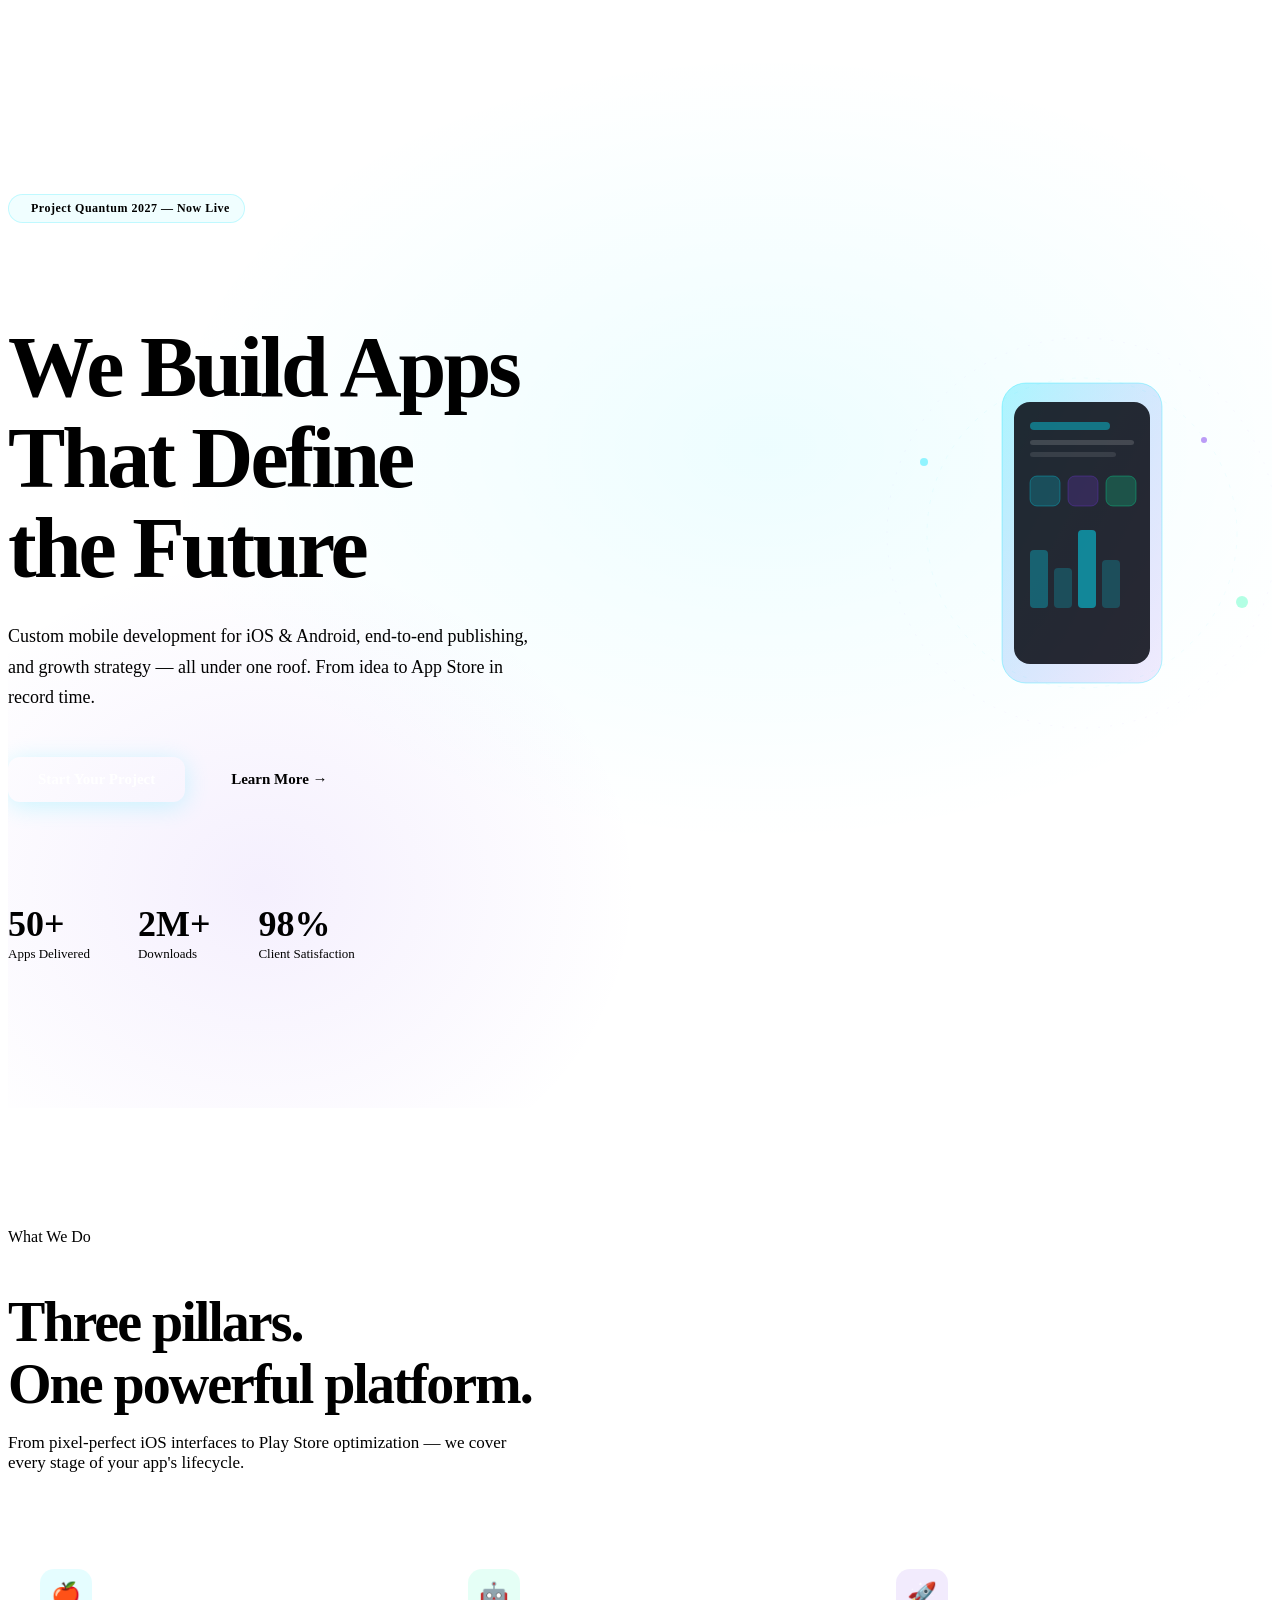
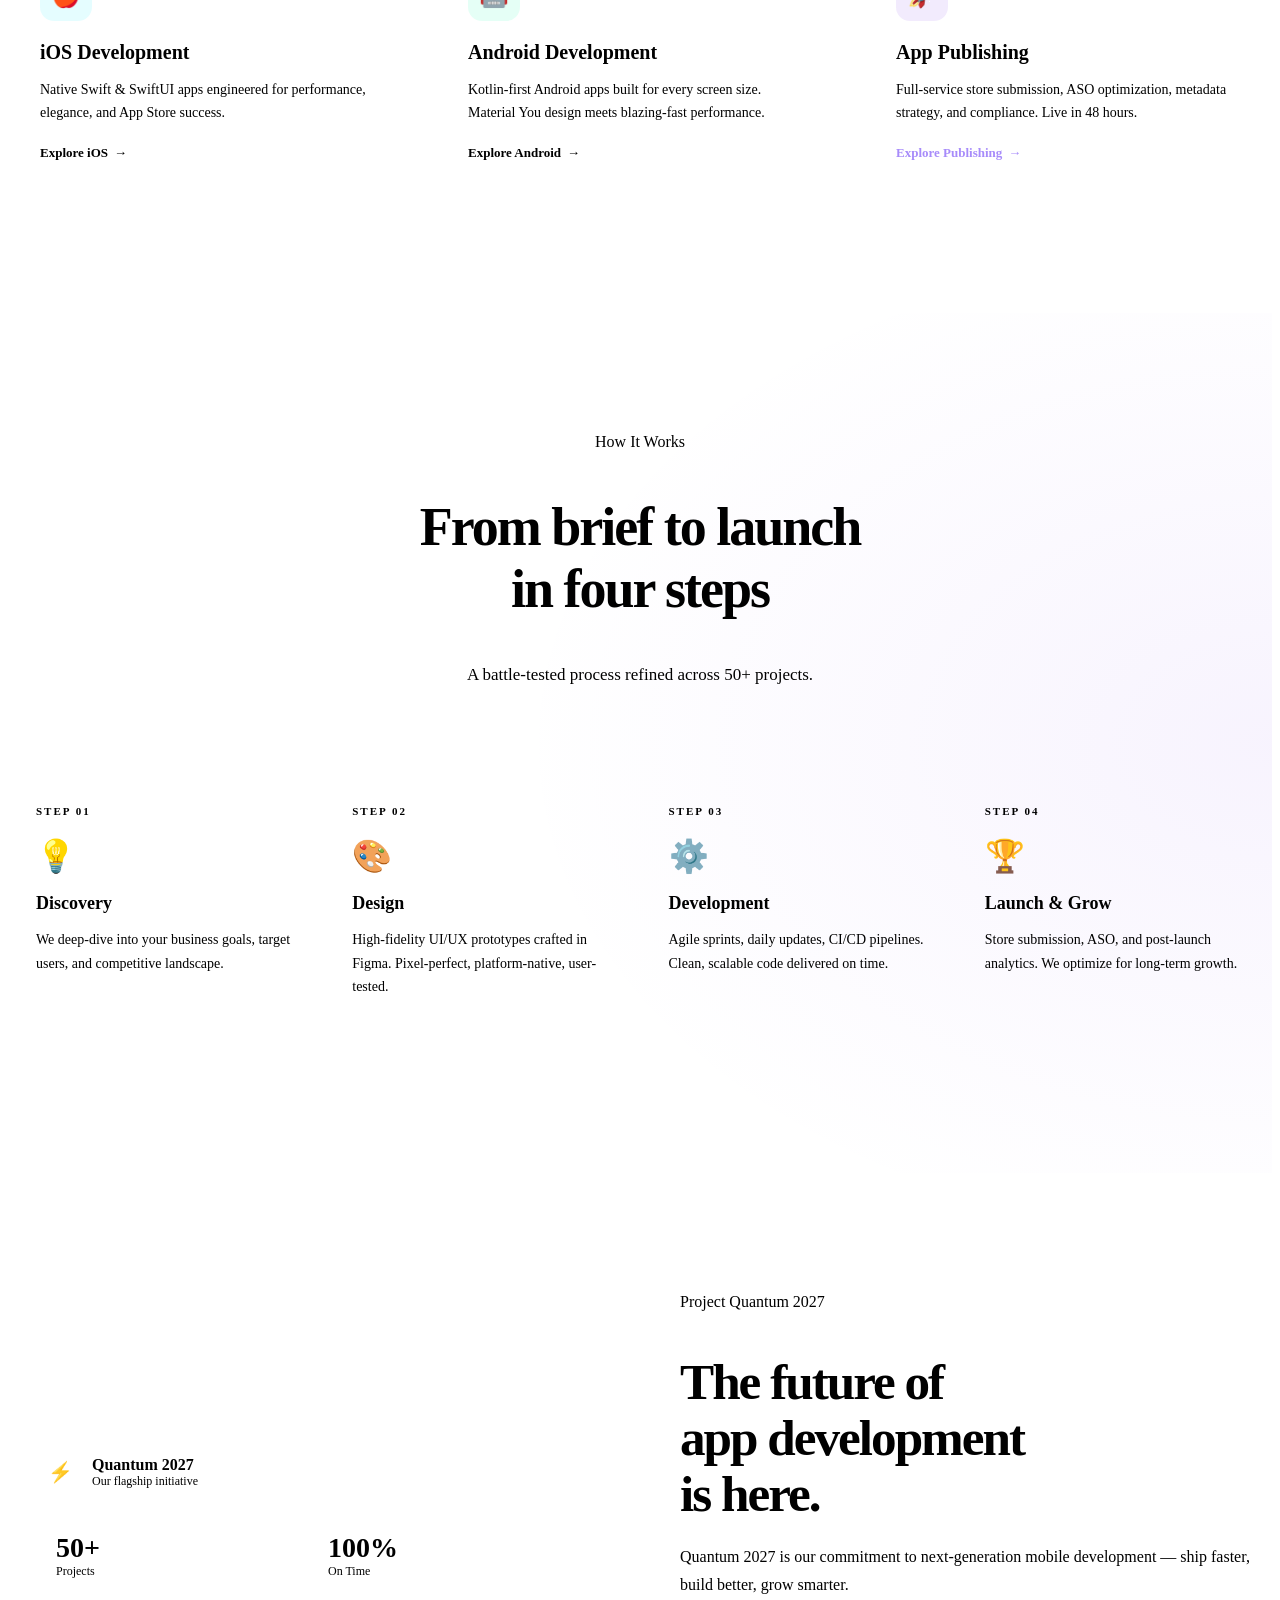
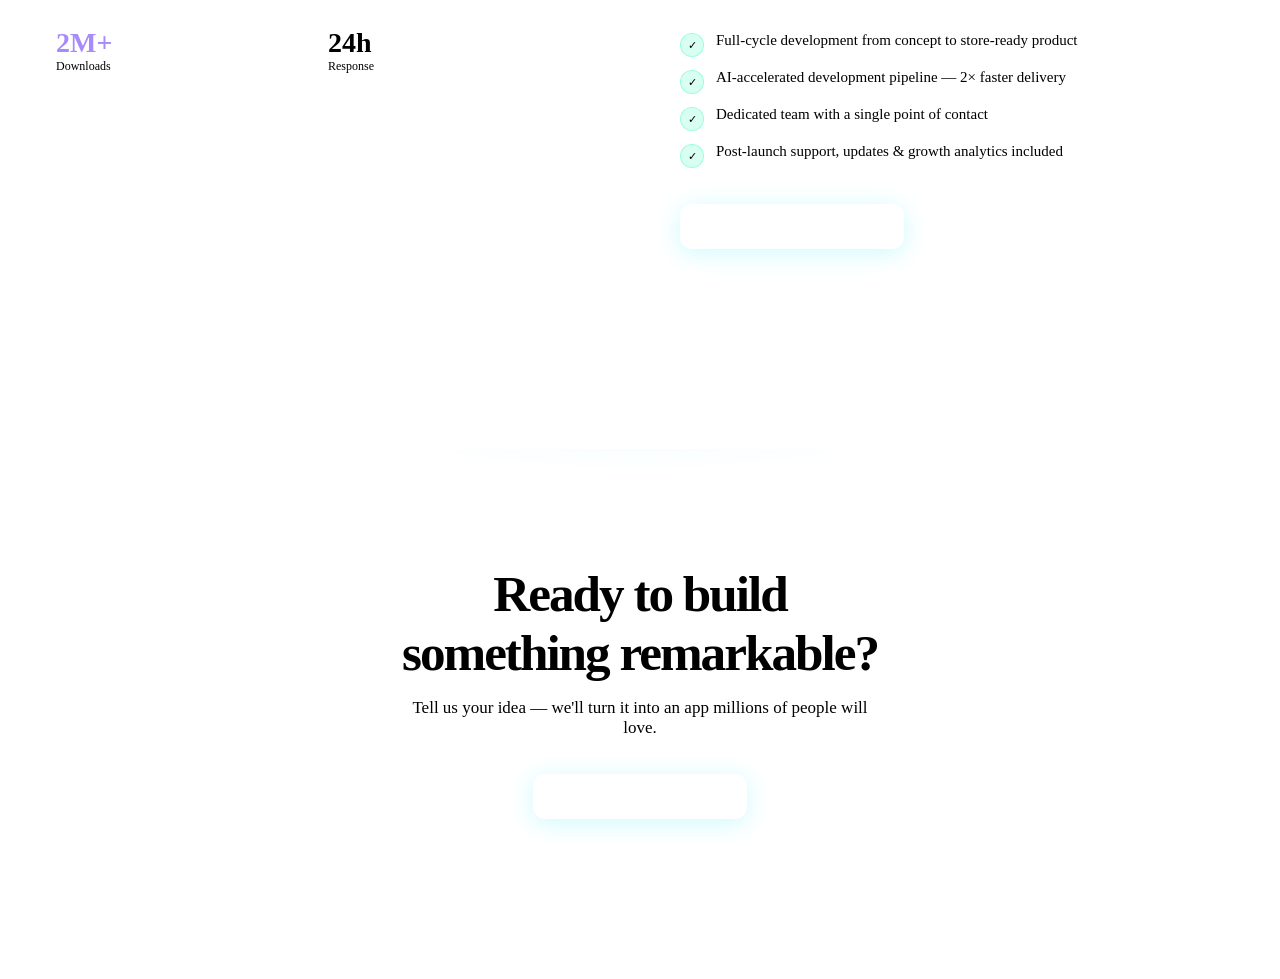
==== index.html @ c4d47540 "Add files via upload" ====
<!DOCTYPE html>
<html lang="en">
<head>
  <meta charset="UTF-8" />
  <meta name="viewport" content="width=device-width, initial-scale=1.0" />
  <title>COOLER COMPUTERS — Quantum 2027 | Mobile App Development</title>
  <meta name="description" content="Custom mobile app development for iOS & Android. We build, optimize, and publish your app. Project Quantum 2027." />
  <link rel="stylesheet" href="/assets/style.css" />
  <style>
    /* HERO */
    .hero { min-height: 100vh; display: flex; align-items: center; position: relative; overflow: hidden; padding: 120px 0 80px; }
    .hero-bg { position: absolute; inset: 0; background: radial-gradient(ellipse 80% 60% at 60% 40%, rgba(0,229,255,0.07) 0%, transparent 60%), radial-gradient(ellipse 50% 50% at 20% 80%, rgba(124,58,237,0.08) 0%, transparent 60%); }
    .hero-grid { position: absolute; inset: 0; background-image: linear-gradient(rgba(255,255,255,0.02) 1px, transparent 1px), linear-gradient(90deg, rgba(255,255,255,0.02) 1px, transparent 1px); background-size: 60px 60px; mask-image: radial-gradient(ellipse 80% 80% at 50% 50%, black 40%, transparent 100%); }
    .hero-content { position: relative; z-index: 1; max-width: 760px; }
    .hero-badge { display: inline-flex; align-items: center; gap: 8px; padding: 6px 14px 6px 8px; background: rgba(0,229,255,0.06); border: 1px solid rgba(0,229,255,0.2); border-radius: 100px; font-size: 12px; font-weight: 600; color: var(--accent); letter-spacing: 0.5px; margin-bottom: 28px; animation: fadeUp 0.8s ease both; }
    .hero-dot { width: 6px; height: 6px; border-radius: 50%; background: var(--accent); animation: pulse 2s infinite; }
    @keyframes pulse { 0%,100%{opacity:1;transform:scale(1)} 50%{opacity:0.5;transform:scale(0.8)} }
    .hero h1 { font-size: clamp(48px,7vw,86px); font-weight: 800; line-height: 1.05; letter-spacing: -3px; margin-bottom: 28px; animation: fadeUp 0.8s 0.1s ease both; }
    .hero-sub { font-size: 18px; color: var(--text-muted); max-width: 540px; line-height: 1.7; margin-bottom: 44px; animation: fadeUp 0.8s 0.2s ease both; }
    .hero-actions { display: flex; align-items: center; gap: 16px; flex-wrap: wrap; animation: fadeUp 0.8s 0.3s ease both; }
    .btn-primary { padding: 14px 30px; background: linear-gradient(135deg, var(--accent), var(--accent2)); color: #fff; border-radius: 12px; font-family: var(--font-head); font-weight: 700; font-size: 15px; cursor: pointer; border: none; transition: all 0.2s; box-shadow: 0 4px 24px rgba(0,229,255,0.2); }
    .btn-primary:hover { transform: translateY(-2px); box-shadow: 0 8px 40px rgba(0,229,255,0.35); }
    .btn-ghost { padding: 14px 30px; background: transparent; color: var(--text); border-radius: 12px; font-family: var(--font-head); font-weight: 600; font-size: 15px; cursor: pointer; border: 1px solid var(--border); transition: all 0.2s; text-decoration: none; display: inline-block; }
    .btn-ghost:hover { border-color: rgba(255,255,255,0.2); background: var(--surface); }
    .hero-stats { display: flex; gap: 48px; margin-top: 64px; padding-top: 40px; border-top: 1px solid var(--border); animation: fadeUp 0.8s 0.4s ease both; }
    .hero-stat-num { font-family: var(--font-head); font-size: 36px; font-weight: 800; color: var(--accent); line-height: 1; }
    .hero-stat-label { font-size: 13px; color: var(--text-muted); margin-top: 4px; }
    .hero-visual { position: absolute; right: -40px; top: 50%; transform: translateY(-50%); width: 460px; height: 460px; pointer-events: none; animation: float 6s ease-in-out infinite; }
    @keyframes float { 0%,100%{transform:translateY(-50%) translateX(0)} 50%{transform:translateY(-52%) translateX(-10px)} }
    @keyframes fadeUp { from{opacity:0;transform:translateY(20px)} to{opacity:1;transform:translateY(0)} }

    /* SERVICES */
    .services-section { padding: 120px 0; position: relative; }
    .services-section::before { content:''; position:absolute; left:0; right:0; top:0; height:1px; background:linear-gradient(90deg,transparent,var(--accent),var(--accent2),transparent); opacity:0.3; }
    .services-grid { display: grid; grid-template-columns: repeat(3, 1fr); gap: 20px; }
    .service-card { background: var(--surface); border: 1px solid var(--border); border-radius: 20px; padding: 32px; transition: all 0.3s; position: relative; overflow: hidden; cursor: pointer; }
    .service-card:hover { border-color: var(--card-border, rgba(0,229,255,0.3)); transform: translateY(-4px); }
    .service-icon { width: 52px; height: 52px; border-radius: 14px; display: flex; align-items: center; justify-content: center; font-size: 24px; margin-bottom: 20px; }
    .service-card h3 { font-size: 20px; font-weight: 700; margin-bottom: 10px; }
    .service-card p { font-size: 14px; color: var(--text-muted); line-height: 1.7; margin-bottom: 20px; }
    .service-link { font-size: 13px; font-weight: 600; color: var(--accent); display: flex; align-items: center; gap: 6px; transition: gap 0.2s; }
    .service-card:hover .service-link { gap: 10px; }

    /* PROCESS */
    .process-section { padding: 120px 0; background: var(--surface); position: relative; overflow: hidden; }
    .process-steps { display: grid; grid-template-columns: repeat(4, 1fr); gap: 1px; background: var(--border); border-radius: 20px; overflow: hidden; }
    .process-step { background: var(--surface2); padding: 40px 28px; transition: background 0.3s; }
    .process-step:hover { background: var(--surface); }
    .step-num { font-family: var(--font-head); font-size: 11px; font-weight: 700; letter-spacing: 2px; text-transform: uppercase; color: var(--accent); margin-bottom: 20px; }
    .step-icon { font-size: 32px; margin-bottom: 16px; }
    .process-step h3 { font-size: 18px; font-weight: 700; margin-bottom: 10px; }
    .process-step p { font-size: 14px; color: var(--text-muted); line-height: 1.7; }

    /* QUANTUM */
    .quantum-section { padding: 120px 0; }
    .quantum-inner { display: grid; grid-template-columns: 1fr 1fr; gap: 80px; align-items: center; }
    .quantum-visual { position: relative; height: 420px; }
    .q-card-main { position: absolute; inset: 0; background: linear-gradient(135deg, var(--surface), rgba(0,229,255,0.04)); border: 1px solid var(--border); border-radius: 20px; padding: 32px; display: flex; flex-direction: column; justify-content: center; }
    .quantum-content h2 { font-size: clamp(34px,4vw,52px); font-weight: 800; letter-spacing: -2px; line-height: 1.1; margin-bottom: 20px; }
    .quantum-content p { color: var(--text-muted); font-size: 16px; line-height: 1.8; margin-bottom: 32px; }
    .q-features { display: flex; flex-direction: column; gap: 12px; margin-bottom: 36px; }
    .q-feature { display: flex; align-items: flex-start; gap: 12px; font-size: 15px; }
    .q-check { width: 22px; height: 22px; border-radius: 50%; background: rgba(6,255,165,0.15); border: 1px solid rgba(6,255,165,0.3); display: flex; align-items: center; justify-content: center; font-size: 11px; color: var(--accent3); flex-shrink: 0; margin-top: 1px; }

    /* CTA */
    .cta-banner { background: linear-gradient(135deg, var(--surface) 0%, rgba(124,58,237,0.15) 50%, var(--surface) 100%); border: 1px solid var(--border); border-radius: 28px; padding: 72px 64px; text-align: center; position: relative; overflow: hidden; }
    .cta-banner::before { content:''; position:absolute; top:-40%; left:50%; transform:translateX(-50%); width:60%; height:200px; background:radial-gradient(ellipse, rgba(0,229,255,0.12), transparent 70%); pointer-events:none; }
    .cta-banner h2 { font-size: clamp(32px,4vw,52px); font-weight: 800; letter-spacing: -2px; margin-bottom: 16px; position: relative; }
    .cta-banner p { color: var(--text-muted); font-size: 17px; max-width: 480px; margin: 0 auto 36px; position: relative; }

    @media (max-width: 900px) {
      .services-grid, .quantum-inner { grid-template-columns: 1fr; }
      .process-steps { grid-template-columns: 1fr 1fr; }
      .hero-visual { display: none; }
      .hero-stats { flex-wrap: wrap; gap: 24px; }
      .cta-banner { padding: 48px 24px; }
      .quantum-visual { height: 280px; }
    }
  </style>
</head>
<body>
<nav></nav>
<main>

  <!-- HERO -->
  <section class="hero">
    <div class="hero-bg"></div>
    <div class="hero-grid"></div>
    <svg class="hero-visual" viewBox="0 0 460 460" xmlns="http://www.w3.org/2000/svg">
      <defs>
        <linearGradient id="g1" x1="0%" y1="0%" x2="100%" y2="100%">
          <stop offset="0%" stop-color="#00e5ff" stop-opacity="0.3"/>
          <stop offset="100%" stop-color="#7c3aed" stop-opacity="0.1"/>
        </linearGradient>
      </defs>
      <rect x="150" y="55" width="160" height="300" rx="24" fill="url(#g1)" stroke="rgba(0,229,255,0.3)" stroke-width="1"/>
      <rect x="162" y="74" width="136" height="262" rx="16" fill="rgba(5,8,16,0.85)"/>
      <rect x="178" y="94" width="80" height="8" rx="4" fill="rgba(0,229,255,0.4)"/>
      <rect x="178" y="112" width="104" height="5" rx="3" fill="rgba(255,255,255,0.15)"/>
      <rect x="178" y="124" width="86" height="5" rx="3" fill="rgba(255,255,255,0.1)"/>
      <rect x="178" y="148" width="30" height="30" rx="7" fill="rgba(0,229,255,0.2)" stroke="rgba(0,229,255,0.3)" stroke-width="1"/>
      <rect x="216" y="148" width="30" height="30" rx="7" fill="rgba(124,58,237,0.2)" stroke="rgba(124,58,237,0.3)" stroke-width="1"/>
      <rect x="254" y="148" width="30" height="30" rx="7" fill="rgba(6,255,165,0.2)" stroke="rgba(6,255,165,0.3)" stroke-width="1"/>
      <rect x="178" y="222" width="18" height="58" rx="4" fill="rgba(0,229,255,0.3)"/>
      <rect x="202" y="240" width="18" height="40" rx="4" fill="rgba(0,229,255,0.2)"/>
      <rect x="226" y="202" width="18" height="78" rx="4" fill="rgba(0,229,255,0.5)"/>
      <rect x="250" y="232" width="18" height="48" rx="4" fill="rgba(0,229,255,0.2)"/>
      <circle cx="230" cy="205" r="155" fill="none" stroke="rgba(0,229,255,0.05)" stroke-width="1" stroke-dasharray="4 8"/>
      <circle cx="230" cy="205" r="195" fill="none" stroke="rgba(124,58,237,0.04)" stroke-width="1" stroke-dasharray="2 10"/>
      <circle cx="72" cy="134" r="4" fill="rgba(0,229,255,0.4)"/>
      <circle cx="390" cy="274" r="6" fill="rgba(6,255,165,0.3)"/>
      <circle cx="352" cy="112" r="3" fill="rgba(124,58,237,0.5)"/>
    </svg>
    <div class="container">
      <div class="hero-content">
        <div class="hero-badge"><div class="hero-dot"></div>Project Quantum 2027 — Now Live</div>
        <h1>We Build Apps<br><span class="gradient-text">That Define</span><br>the Future</h1>
        <p class="hero-sub">Custom mobile development for iOS & Android, end-to-end publishing, and growth strategy — all under one roof. From idea to App Store in record time.</p>
        <div class="hero-actions">
          <button class="btn-primary" onclick="openModal()">Start Your Project</button>
          <a href="/about" class="btn-ghost">Learn More →</a>
        </div>
        <div class="hero-stats">
          <div><div class="hero-stat-num">50+</div><div class="hero-stat-label">Apps Delivered</div></div>
          <div><div class="hero-stat-num">2M+</div><div class="hero-stat-label">Downloads</div></div>
          <div><div class="hero-stat-num">98%</div><div class="hero-stat-label">Client Satisfaction</div></div>
        </div>
      </div>
    </div>
  </section>

  <!-- SERVICES -->
  <section class="services-section">
    <div class="container">
      <div class="section-label reveal">What We Do</div>
      <h2 style="font-size:clamp(36px,5vw,56px);font-weight:800;letter-spacing:-2px;line-height:1.1;max-width:600px;margin-bottom:16px;" class="reveal">Three pillars.<br>One powerful platform.</h2>
      <p style="color:var(--text-muted);max-width:500px;margin-bottom:64px;font-size:17px;" class="reveal">From pixel-perfect iOS interfaces to Play Store optimization — we cover every stage of your app's lifecycle.</p>
      <div class="services-grid">
        <div class="service-card reveal" style="--card-border:rgba(0,229,255,0.25);" onclick="location.href='/ios'">
          <div class="service-icon" style="background:rgba(0,229,255,0.1);">🍎</div>
          <h3>iOS Development</h3>
          <p>Native Swift & SwiftUI apps engineered for performance, elegance, and App Store success.</p>
          <div class="service-link">Explore iOS <span>→</span></div>
        </div>
        <div class="service-card reveal" style="--card-border:rgba(6,255,165,0.25);" onclick="location.href='/android'">
          <div class="service-icon" style="background:rgba(6,255,165,0.1);">🤖</div>
          <h3>Android Development</h3>
          <p>Kotlin-first Android apps built for every screen size. Material You design meets blazing-fast performance.</p>
          <div class="service-link" style="color:var(--accent3)">Explore Android <span>→</span></div>
        </div>
        <div class="service-card reveal" style="--card-border:rgba(124,58,237,0.3);" onclick="location.href='/publishing'">
          <div class="service-icon" style="background:rgba(124,58,237,0.1);">🚀</div>
          <h3>App Publishing</h3>
          <p>Full-service store submission, ASO optimization, metadata strategy, and compliance. Live in 48 hours.</p>
          <div class="service-link" style="color:#a78bfa">Explore Publishing <span>→</span></div>
        </div>
      </div>
    </div>
  </section>

  <!-- PROCESS -->
  <section class="process-section">
    <div style="position:absolute;inset:0;background:radial-gradient(ellipse 60% 60% at 100% 50%, rgba(124,58,237,0.06), transparent);pointer-events:none;"></div>
    <div class="container" style="position:relative;z-index:1;">
      <div style="text-align:center;margin-bottom:80px;">
        <div class="section-label reveal" style="justify-content:center;">How It Works</div>
        <h2 style="font-size:clamp(36px,5vw,54px);font-weight:800;letter-spacing:-2px;" class="reveal">From brief to launch<br><span class="gradient-text">in four steps</span></h2>
        <p style="color:var(--text-muted);font-size:17px;margin-top:16px;max-width:500px;margin-left:auto;margin-right:auto;" class="reveal">A battle-tested process refined across 50+ projects.</p>
      </div>
      <div class="process-steps">
        <div class="process-step reveal"><div class="step-num">Step 01</div><div class="step-icon">💡</div><h3>Discovery</h3><p>We deep-dive into your business goals, target users, and competitive landscape.</p></div>
        <div class="process-step reveal"><div class="step-num">Step 02</div><div class="step-icon">🎨</div><h3>Design</h3><p>High-fidelity UI/UX prototypes crafted in Figma. Pixel-perfect, platform-native, user-tested.</p></div>
        <div class="process-step reveal"><div class="step-num">Step 03</div><div class="step-icon">⚙️</div><h3>Development</h3><p>Agile sprints, daily updates, CI/CD pipelines. Clean, scalable code delivered on time.</p></div>
        <div class="process-step reveal"><div class="step-num">Step 04</div><div class="step-icon">🏆</div><h3>Launch & Grow</h3><p>Store submission, ASO, and post-launch analytics. We optimize for long-term growth.</p></div>
      </div>
    </div>
  </section>

  <!-- QUANTUM -->
  <section class="quantum-section">
    <div class="container">
      <div class="quantum-inner">
        <div class="quantum-visual reveal">
          <div class="q-card-main">
            <div style="display:flex;align-items:center;gap:12px;margin-bottom:24px;">
              <div style="width:40px;height:40px;border-radius:10px;background:linear-gradient(135deg,var(--accent),var(--accent2));display:flex;align-items:center;justify-content:center;font-size:20px;">⚡</div>
              <div><div style="font-family:var(--font-head);font-weight:700;font-size:16px;">Quantum 2027</div><div style="font-size:12px;color:var(--text-muted);">Our flagship initiative</div></div>
            </div>
            <div style="display:grid;grid-template-columns:1fr 1fr;gap:16px;">
              <div style="background:var(--bg);border-radius:12px;padding:16px;"><div style="font-size:28px;font-family:var(--font-head);font-weight:800;color:var(--accent);">50+</div><div style="font-size:12px;color:var(--text-muted);">Projects</div></div>
              <div style="background:var(--bg);border-radius:12px;padding:16px;"><div style="font-size:28px;font-family:var(--font-head);font-weight:800;color:var(--accent3);">100%</div><div style="font-size:12px;color:var(--text-muted);">On Time</div></div>
              <div style="background:var(--bg);border-radius:12px;padding:16px;"><div style="font-size:28px;font-family:var(--font-head);font-weight:800;color:#a78bfa;">2M+</div><div style="font-size:12px;color:var(--text-muted);">Downloads</div></div>
              <div style="background:var(--bg);border-radius:12px;padding:16px;"><div style="font-size:28px;font-family:var(--font-head);font-weight:800;color:var(--accent);">24h</div><div style="font-size:12px;color:var(--text-muted);">Response</div></div>
            </div>
          </div>
        </div>
        <div class="quantum-content reveal">
          <div class="section-label">Project Quantum 2027</div>
          <h2>The future of<br>app development<br><span class="gradient-text">is here.</span></h2>
          <p>Quantum 2027 is our commitment to next-generation mobile development — ship faster, build better, grow smarter.</p>
          <div class="q-features">
            <div class="q-feature"><div class="q-check">✓</div><span>Full-cycle development from concept to store-ready product</span></div>
            <div class="q-feature"><div class="q-check">✓</div><span>AI-accelerated development pipeline — 2× faster delivery</span></div>
            <div class="q-feature"><div class="q-check">✓</div><span>Dedicated team with a single point of contact</span></div>
            <div class="q-feature"><div class="q-check">✓</div><span>Post-launch support, updates & growth analytics included</span></div>
          </div>
          <button class="btn-primary" onclick="openModal()">Start with Quantum 2027</button>
        </div>
      </div>
    </div>
  </section>

  <!-- CTA -->
  <section style="padding:80px 0;">
    <div class="container">
      <div class="cta-banner reveal">
        <h2>Ready to build<br><span class="gradient-text">something remarkable?</span></h2>
        <p>Tell us your idea — we'll turn it into an app millions of people will love.</p>
        <button class="btn-primary" onclick="openModal()">Get a Free Consultation</button>
      </div>
    </div>
  </section>

</main>
<footer></footer>
<script src="/assets/main.js"></script>
<script>
  document.addEventListener('DOMContentLoaded', function() {
    renderNav('home');
  });
</script>
</body>
</html>
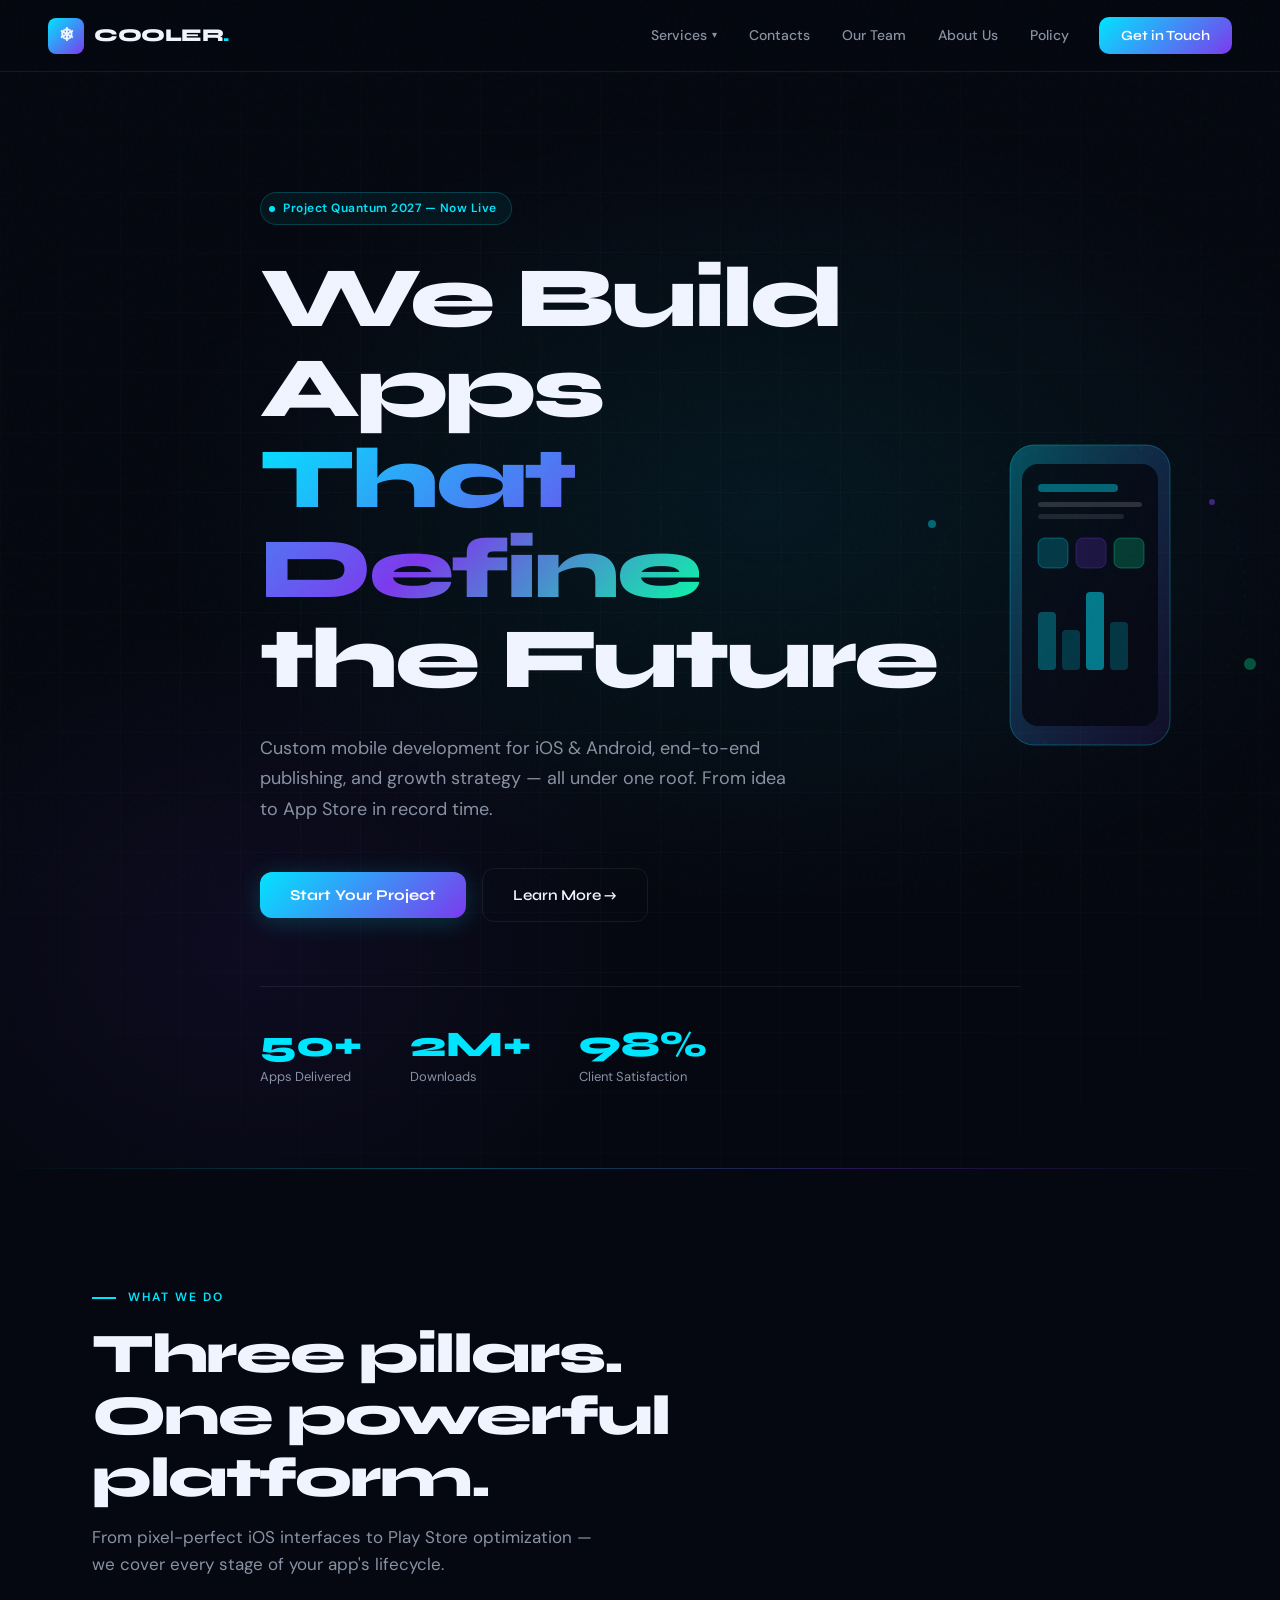
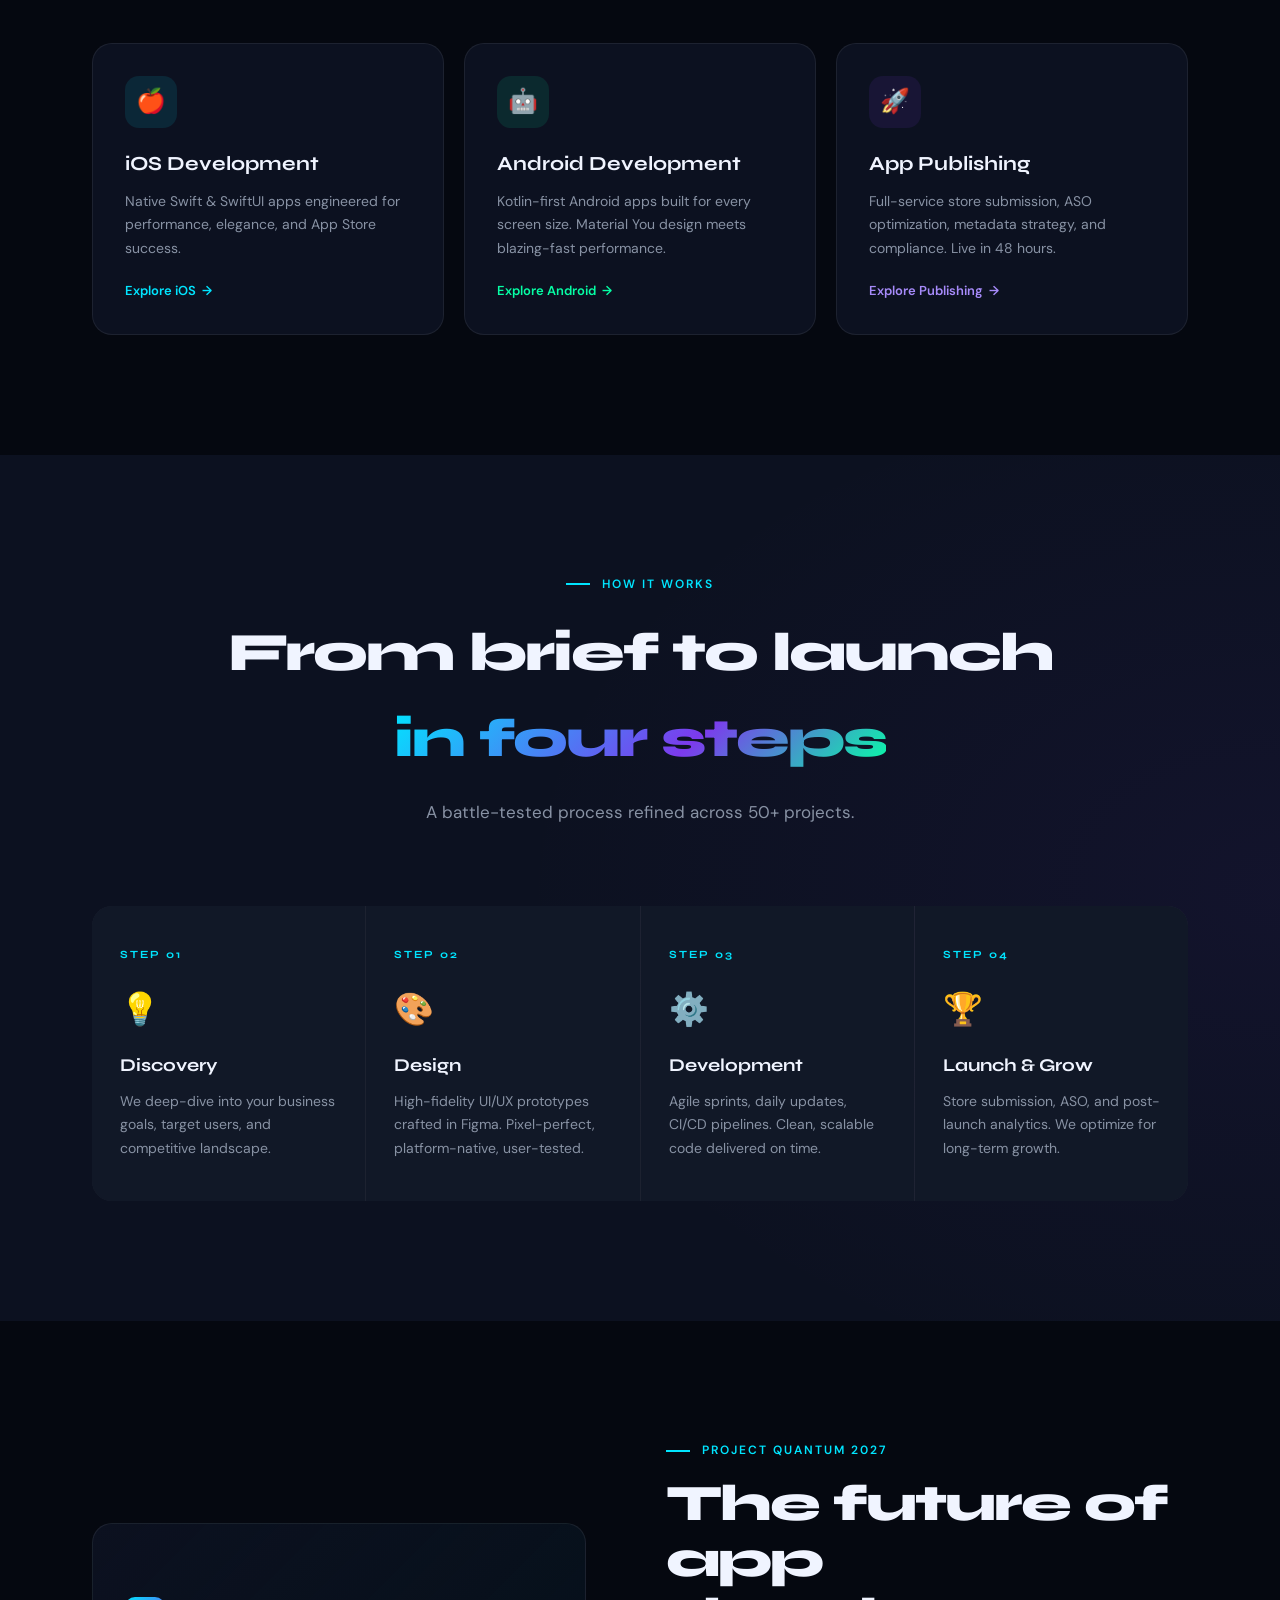
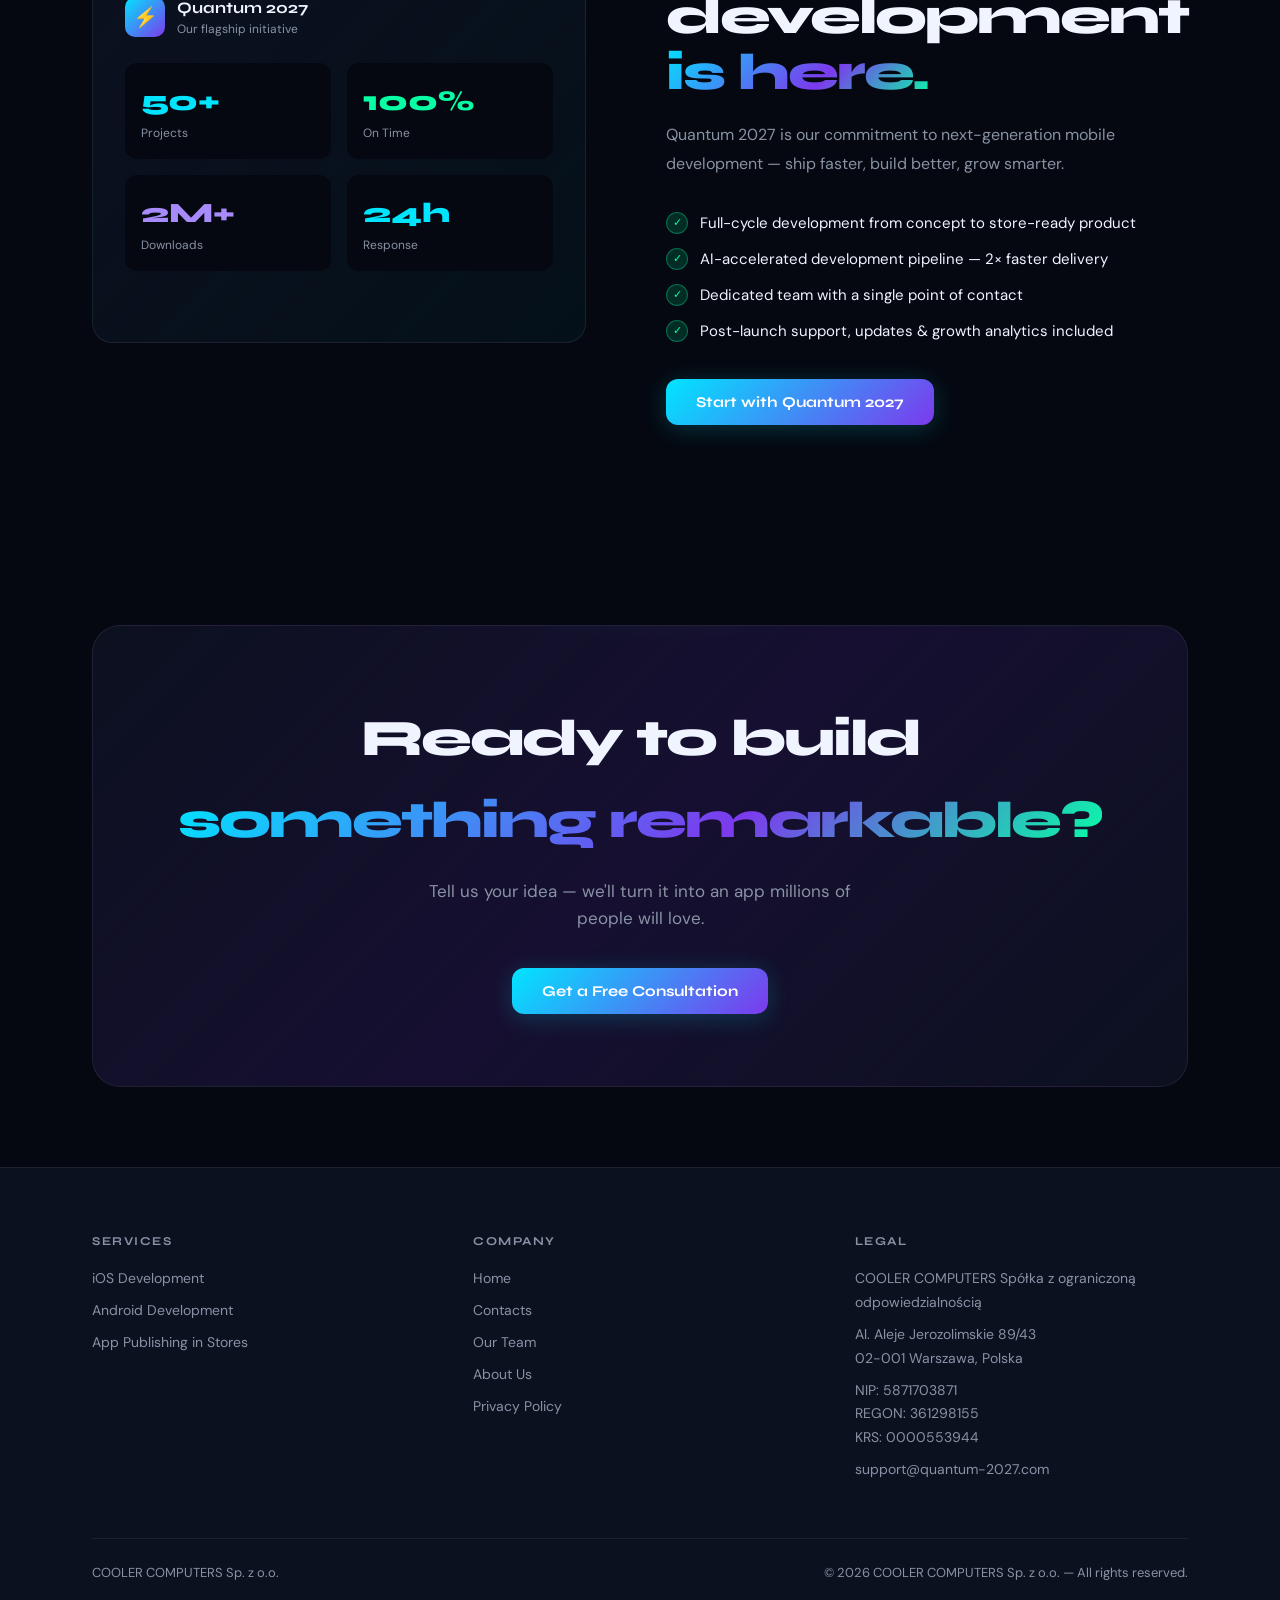
==== commit 97100923: "Update index.html" ====
--- a/index.html
+++ b/index.html
@@ -6,6 +6,7 @@
   <title>COOLER COMPUTERS — Quantum 2027 | Mobile App Development</title>
   <meta name="description" content="Custom mobile app development for iOS & Android. We build, optimize, and publish your app. Project Quantum 2027." />
   <link rel="stylesheet" href="/assets/style.css" />
+  <meta name="google-site-verification" content="nx8MYLrOssrKeGo07mMTWloLcgL5gCuwzlx2l6pN6nc" />
   <style>
     /* HERO */
     .hero { min-height: 100vh; display: flex; align-items: center; position: relative; overflow: hidden; padding: 120px 0 80px; }
--- a/assets/style.css
+++ b/assets/style.css
@@ -0,0 +1,225 @@
+@import url('https://fonts.googleapis.com/css2?family=Syne:wght@400;600;700;800&family=DM+Sans:ital,opsz,wght@0,9..40,300;0,9..40,400;0,9..40,500;1,9..40,300&display=swap');
+
+:root {
+  --bg: #050810;
+  --surface: #0c1120;
+  --surface2: #111827;
+  --border: rgba(255,255,255,0.07);
+  --accent: #00e5ff;
+  --accent2: #7c3aed;
+  --accent3: #06ffa5;
+  --text: #f0f4ff;
+  --text-muted: #8892a4;
+  --font-head: 'Syne', sans-serif;
+  --font-body: 'DM Sans', sans-serif;
+  --nav-h: 72px;
+  --radius: 16px;
+}
+
+*, *::before, *::after { box-sizing: border-box; margin: 0; padding: 0; }
+html { scroll-behavior: smooth; }
+body { background: var(--bg); color: var(--text); font-family: var(--font-body); font-size: 16px; line-height: 1.6; overflow-x: hidden; }
+a { color: inherit; text-decoration: none; }
+
+body::before {
+  content: '';
+  position: fixed; inset: 0;
+  background-image: url("data:image/svg+xml,%3Csvg viewBox='0 0 256 256' xmlns='http://www.w3.org/2000/svg'%3E%3Cfilter id='noise'%3E%3CfeTurbulence type='fractalNoise' baseFrequency='0.9' numOctaves='4' stitchTiles='stitch'/%3E%3C/filter%3E%3Crect width='100%25' height='100%25' filter='url(%23noise)' opacity='0.03'/%3E%3C/svg%3E");
+  pointer-events: none; z-index: 9999; opacity: 0.4;
+}
+
+/* ─── NAV ─── */
+nav {
+  position: fixed; top: 0; left: 0; right: 0;
+  height: var(--nav-h);
+  display: flex; align-items: center;
+  padding: 0 48px;
+  background: rgba(5,8,16,0.85);
+  backdrop-filter: blur(20px);
+  border-bottom: 1px solid var(--border);
+  z-index: 1000;
+  gap: 8px;
+}
+
+.nav-logo {
+  display: flex; align-items: center; gap: 10px;
+  font-family: var(--font-head); font-weight: 800; font-size: 18px;
+  letter-spacing: -0.5px; margin-right: auto; flex-shrink: 0;
+}
+.nav-logo-icon {
+  width: 36px; height: 36px;
+  background: linear-gradient(135deg, var(--accent), var(--accent2));
+  border-radius: 8px; display: flex; align-items: center; justify-content: center; font-size: 18px;
+}
+
+.nav-links { display: flex; align-items: center; gap: 4px; list-style: none; }
+
+.nav-links > li > a,
+.nav-links > li > span.nav-item {
+  padding: 8px 14px; border-radius: 8px;
+  font-size: 14px; font-weight: 500; color: var(--text-muted);
+  transition: color 0.2s, background 0.2s;
+  cursor: pointer; display: flex; align-items: center; gap: 5px;
+  white-space: nowrap; user-select: none;
+}
+.nav-links > li > a:hover,
+.nav-links > li > span.nav-item:hover,
+.nav-links > li.active > a { color: var(--text); background: rgba(255,255,255,0.06); }
+
+/* ─── DROPDOWN — JS controlled ─── */
+.nav-dropdown-wrap { position: relative; }
+
+.nav-dropdown {
+  position: absolute; top: calc(100% + 4px); left: 0;
+  background: var(--surface);
+  border: 1px solid rgba(255,255,255,0.1);
+  border-radius: var(--radius); padding: 8px;
+  min-width: 230px;
+  box-shadow: 0 24px 64px rgba(0,0,0,0.6);
+  z-index: 2000;
+  opacity: 0; visibility: hidden; pointer-events: none;
+  transform: translateY(-6px);
+  transition: opacity 0.18s ease, transform 0.18s ease, visibility 0.18s;
+}
+.nav-dropdown.open {
+  opacity: 1; visibility: visible; pointer-events: auto;
+  transform: translateY(0);
+}
+
+.nav-dropdown a {
+  display: flex; align-items: center; gap: 10px;
+  padding: 10px 12px; border-radius: 10px;
+  font-size: 14px; color: var(--text-muted);
+  transition: all 0.15s;
+}
+.nav-dropdown a:hover { color: var(--text); background: rgba(255,255,255,0.06); }
+.nav-dropdown .dd-icon {
+  width: 30px; height: 30px; border-radius: 8px;
+  display: flex; align-items: center; justify-content: center; font-size: 15px; flex-shrink: 0;
+}
+
+.chevron { font-size: 10px; transition: transform 0.2s; display: inline-block; }
+.nav-dropdown-wrap.open .chevron { transform: rotate(180deg); }
+
+/* ─── CTA ─── */
+.btn-cta {
+  padding: 10px 22px;
+  background: linear-gradient(135deg, var(--accent), var(--accent2));
+  color: #fff !important; border-radius: 10px;
+  font-family: var(--font-head); font-weight: 600; font-size: 14px;
+  cursor: pointer; border: none; white-space: nowrap; margin-left: 8px;
+  transition: opacity 0.2s, transform 0.2s, box-shadow 0.2s;
+}
+.btn-cta:hover { opacity: 0.9; transform: translateY(-1px); box-shadow: 0 8px 30px rgba(0,229,255,0.3); }
+
+/* ─── HAMBURGER ─── */
+.nav-hamburger {
+  display: none; flex-direction: column; gap: 5px;
+  cursor: pointer; padding: 8px; background: none; border: none; color: var(--text); margin-left: auto;
+}
+.nav-hamburger span { display: block; width: 22px; height: 2px; background: currentColor; border-radius: 2px; transition: all 0.3s; }
+
+/* ─── MOBILE MENU ─── */
+.mobile-menu {
+  position: fixed; top: var(--nav-h); left: 0; right: 0; bottom: 0;
+  background: var(--bg); z-index: 999;
+  padding: 24px; overflow-y: auto;
+  display: none; flex-direction: column; gap: 4px;
+}
+.mobile-menu.open { display: flex; }
+.mobile-menu a, .mobile-menu span { padding: 14px 16px; border-radius: 10px; font-size: 16px; font-weight: 500; color: var(--text-muted); transition: all 0.2s; cursor: pointer; display: block; }
+.mobile-menu a:hover { color: var(--text); background: var(--surface); }
+.mobile-menu .mm-section { font-size: 11px; font-weight: 700; letter-spacing: 1.5px; text-transform: uppercase; color: var(--accent); padding: 16px 16px 4px; }
+.mobile-menu .mm-cta { margin-top: 16px; background: linear-gradient(135deg, var(--accent), var(--accent2)); color: #fff !important; border-radius: 12px; font-weight: 700; text-align: center; }
+
+/* ─── MODAL ─── */
+.modal-overlay {
+  position: fixed; inset: 0;
+  background: rgba(0,0,0,0.75); backdrop-filter: blur(8px);
+  z-index: 3000;
+  display: flex; align-items: center; justify-content: center;
+  opacity: 0; visibility: hidden;
+  transition: opacity 0.25s, visibility 0.25s;
+}
+.modal-overlay.open { opacity: 1; visibility: visible; }
+
+.modal {
+  background: var(--surface); border: 1px solid rgba(255,255,255,0.1);
+  border-radius: 24px; padding: 40px;
+  width: 90%; max-width: 480px; position: relative;
+  transform: translateY(16px) scale(0.98);
+  transition: transform 0.25s;
+}
+.modal-overlay.open .modal { transform: translateY(0) scale(1); }
+
+.modal-close {
+  position: absolute; top: 16px; right: 16px;
+  width: 32px; height: 32px; border-radius: 50%;
+  border: 1px solid var(--border); background: none; color: var(--text-muted);
+  cursor: pointer; font-size: 20px; line-height: 1;
+  display: flex; align-items: center; justify-content: center;
+  transition: all 0.2s;
+}
+.modal-close:hover { color: var(--text); background: var(--border); }
+.modal h2 { font-family: var(--font-head); font-size: 26px; font-weight: 700; margin-bottom: 24px; }
+
+.form-field { margin-bottom: 16px; }
+.form-field label { display: block; font-size: 13px; font-weight: 500; color: var(--text-muted); margin-bottom: 6px; }
+.form-field input, .form-field textarea {
+  width: 100%; background: var(--bg); border: 1px solid var(--border);
+  border-radius: 10px; padding: 12px 16px; color: var(--text);
+  font-family: var(--font-body); font-size: 14px; outline: none; transition: border-color 0.2s;
+}
+.form-field textarea { resize: vertical; min-height: 90px; }
+.form-field input:focus, .form-field textarea:focus { border-color: var(--accent); }
+.form-field input::placeholder, .form-field textarea::placeholder { color: var(--text-muted); opacity: 0.5; }
+
+.modal-submit {
+  width: 100%; padding: 14px;
+  background: linear-gradient(135deg, var(--accent), var(--accent2));
+  color: #fff; border: none; border-radius: 12px;
+  font-family: var(--font-head); font-size: 15px; font-weight: 700;
+  cursor: pointer; transition: opacity 0.2s, transform 0.2s; margin-top: 8px;
+}
+.modal-submit:hover { opacity: 0.9; transform: translateY(-1px); }
+.modal-legal { margin-top: 12px; font-size: 11px; color: var(--text-muted); line-height: 1.5; text-align: center; }
+.modal-legal a { color: var(--accent); text-decoration: underline; }
+
+/* ─── FOOTER ─── */
+footer { background: var(--surface); border-top: 1px solid var(--border); padding: 64px 48px 32px; }
+.footer-grid { display: grid; grid-template-columns: 1fr 1fr 1fr; gap: 48px; margin-bottom: 48px; }
+.footer-col h4 { font-family: var(--font-head); font-size: 12px; font-weight: 700; letter-spacing: 1.5px; text-transform: uppercase; color: var(--text-muted); margin-bottom: 16px; }
+.footer-col a, .footer-col p { display: block; font-size: 14px; color: var(--text-muted); margin-bottom: 8px; transition: color 0.2s; line-height: 1.7; }
+.footer-col a:hover { color: var(--accent); }
+.footer-bottom { border-top: 1px solid var(--border); padding-top: 24px; display: flex; align-items: center; justify-content: space-between; font-size: 13px; color: var(--text-muted); }
+
+/* ─── MAIN / UTILS ─── */
+main { padding-top: var(--nav-h); min-height: 100vh; }
+.container { max-width: 1160px; margin: 0 auto; padding: 0 32px; }
+
+.gradient-text {
+  background: linear-gradient(135deg, var(--accent) 0%, var(--accent2) 60%, var(--accent3) 100%);
+  -webkit-background-clip: text; -webkit-text-fill-color: transparent; background-clip: text;
+}
+
+.section-label {
+  display: flex; align-items: center; gap: 12px;
+  font-size: 12px; font-weight: 600; letter-spacing: 2px; text-transform: uppercase;
+  color: var(--accent); margin-bottom: 16px;
+}
+.section-label::before { content: ''; display: block; width: 24px; height: 2px; background: var(--accent); }
+
+h1, h2, h3, h4 { font-family: var(--font-head); }
+
+.reveal { opacity: 0; transform: translateY(28px); transition: opacity 0.65s ease, transform 0.65s ease; }
+.reveal.visible { opacity: 1; transform: translateY(0); }
+
+/* ─── RESPONSIVE ─── */
+@media (max-width: 900px) {
+  nav { padding: 0 20px; }
+  .nav-links, .btn-cta { display: none; }
+  .nav-hamburger { display: flex; }
+  footer { padding: 40px 20px 24px; }
+  .footer-grid { grid-template-columns: 1fr; gap: 32px; }
+  .footer-bottom { flex-direction: column; gap: 8px; text-align: center; }
+}
